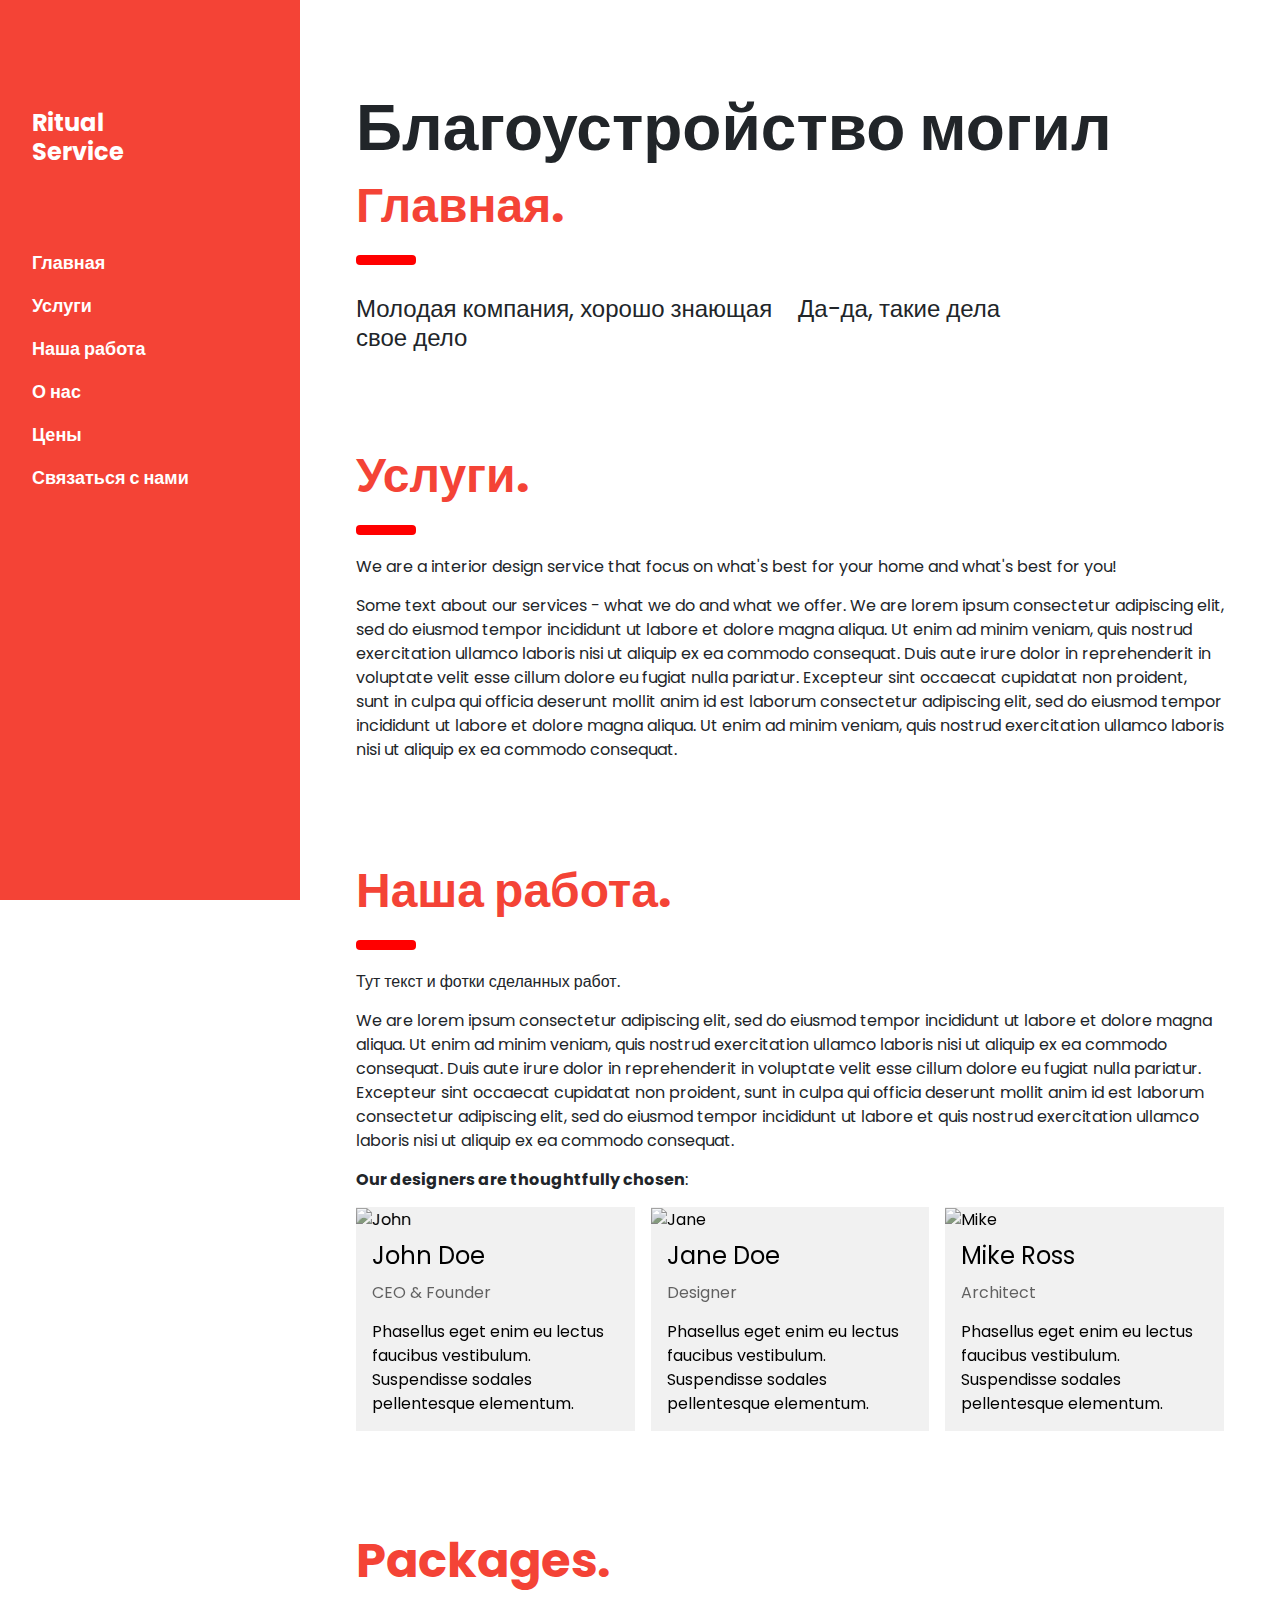
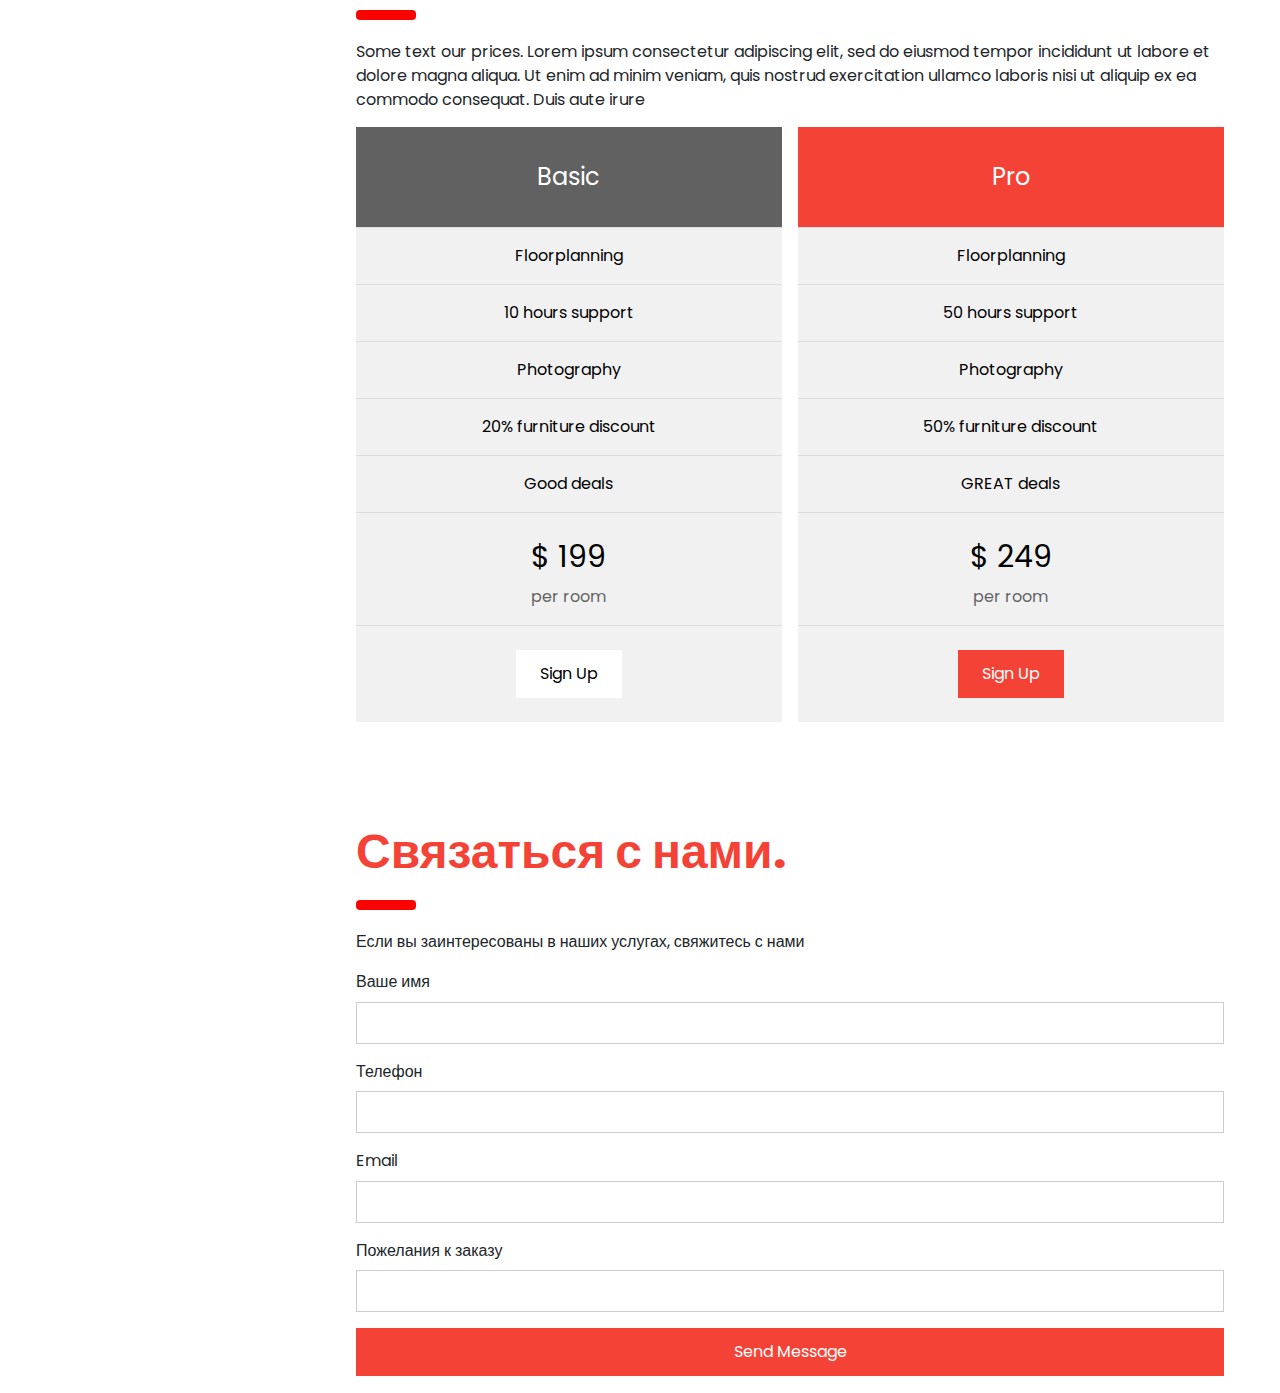
==== src/main/resources/templates/index.html @ 8a8849a7 "ref" ====
<!DOCTYPE html>
<html lang="en" xmlns:th="http://www.thymeleaf.org">
<head>
    <meta charset="UTF-8">
    <title>Welcome</title>
    <link rel="stylesheet" href="https://stackpath.bootstrapcdn.com/bootstrap/4.1.0/css/bootstrap.min.css">
    <meta name="viewport" content="width=device-width, initial-scale=1">
    <link rel="stylesheet" href="https://www.w3schools.com/w3css/4/w3.css">
    <link rel="stylesheet" href="https://fonts.googleapis.com/css?family=Poppins">
    <style>
        body,h1,h2,h3,h4,h5 {font-family: "Poppins", sans-serif}
        body {font-size:16px;}
        .w3-half img{margin-bottom:-6px;margin-top:16px;opacity:0.8;cursor:pointer}
        .w3-half img:hover{opacity:1}
    </style>

</head>
<body>


<!-- Sidebar/menu -->
<nav class="w3-sidebar w3-red w3-collapse w3-top w3-large w3-padding" style="z-index:3;width:300px;font-weight:bold;" id="mySidebar"><br>
    <a href="javascript:void(0)" onclick="w3_close()" class="w3-button w3-hide-large w3-display-topleft" style="width:100%;font-size:22px">Закрыть меню</a>
    <div class="w3-container">
        <h3 class="w3-padding-64"><b>Ritual <br>Service</b></h3>
    </div>
    <div class="w3-bar-block">
        <a href="#" onclick="w3_close()" class="w3-bar-item w3-button w3-hover-white">Главная</a>
        <a href="#showcase" onclick="w3_close()" class="w3-bar-item w3-button w3-hover-white">Услуги</a>
        <a href="#services" onclick="w3_close()" class="w3-bar-item w3-button w3-hover-white">Наша работа</a>
        <a href="#designers" onclick="w3_close()" class="w3-bar-item w3-button w3-hover-white">О нас</a>
        <a href="#packages" onclick="w3_close()" class="w3-bar-item w3-button w3-hover-white">Цены</a>
        <a href="#contact" onclick="w3_close()" class="w3-bar-item w3-button w3-hover-white">Связаться с нами</a>
    </div>
</nav>

<!-- Top menu on small screens -->
<header class="w3-container w3-top w3-hide-large w3-red w3-xlarge w3-padding">
    <a href="javascript:void(0)" class="w3-button w3-red w3-margin-right" onclick="w3_open()">☰</a>
    <span>Ritual Service</span>
</header>

<!-- Overlay effect when opening sidebar on small screens -->
<div class="w3-overlay w3-hide-large" onclick="w3_close()" style="cursor:pointer" title="close side menu" id="myOverlay"></div>

<!-- !PAGE CONTENT! -->
<div class="w3-main" style="margin-left:340px;margin-right:40px">

    <!-- Header -->
    <div class="w3-container" style="margin-top:80px" id="showcase">
        <h2 class="w3-jumbo"><b>Благоустройство могил</b></h2>
        <h1 class="w3-xxxlarge w3-text-red"><b>Главная.</b></h1>
        <hr style="width:50px;border:5px solid red" class="w3-round">
    </div>

    <!-- Photo grid (modal) -->
    <div class="w3-row-padding">
        <div class="w3-half">
            <h3>
                Молодая компания, хорошо знающая свое дело
            </h3>
        </div>

        <div class="w3-half">
            <h3>
                Да-да, такие дела
            </h3>
        </div>
    </div>

    <!-- Modal for full size images on click-->
    <div id="modal01" class="w3-modal w3-black" style="padding-top:0" onclick="this.style.display='none'">
        <span class="w3-button w3-black w3-xxlarge w3-display-topright">×</span>
        <div class="w3-modal-content w3-animate-zoom w3-center w3-transparent w3-padding-64">
            <img id="img01" class="w3-image">
            <p id="caption"></p>
        </div>
    </div>

    <!-- Services -->
    <div class="w3-container" id="services" style="margin-top:75px">
        <h1 class="w3-xxxlarge w3-text-red"><b>Услуги.</b></h1>
        <hr style="width:50px;border:5px solid red" class="w3-round">
        <p>We are a interior design service that focus on what's best for your home and what's best for you!</p>
        <p>Some text about our services - what we do and what we offer. We are lorem ipsum consectetur adipiscing elit, sed do eiusmod tempor incididunt ut labore et dolore magna aliqua. Ut enim ad minim veniam, quis nostrud exercitation ullamco laboris nisi ut aliquip ex ea commodo consequat. Duis aute irure
            dolor in reprehenderit in voluptate velit esse cillum dolore eu fugiat nulla pariatur. Excepteur sint occaecat cupidatat non proident, sunt in culpa qui officia deserunt mollit anim id est laborum consectetur adipiscing elit, sed do eiusmod tempor
            incididunt ut labore et dolore magna aliqua. Ut enim ad minim veniam, quis nostrud exercitation ullamco laboris nisi ut aliquip ex ea commodo consequat.
        </p>
    </div>

    <!-- Designers -->
    <div class="w3-container" id="designers" style="margin-top:75px">
        <h1 class="w3-xxxlarge w3-text-red"><b>Наша работа.</b></h1>
        <hr style="width:50px;border:5px solid red" class="w3-round">
        <p>Тут текст и фотки сделанных работ.</p>
        <p>We are lorem ipsum consectetur adipiscing elit, sed do eiusmod tempor incididunt ut labore et dolore magna aliqua. Ut enim ad minim veniam, quis nostrud exercitation ullamco laboris nisi ut aliquip ex ea commodo consequat. Duis aute irure
            dolor in reprehenderit in voluptate velit esse cillum dolore eu fugiat nulla pariatur. Excepteur sint occaecat cupidatat non proident, sunt in culpa qui officia deserunt mollit anim id est laborum consectetur adipiscing elit, sed do eiusmod tempor
            incididunt ut labore et quis nostrud exercitation ullamco laboris nisi ut aliquip ex ea commodo consequat.
        </p>
        <p><b>Our designers are thoughtfully chosen</b>:</p>
    </div>

    <!-- The Team -->
    <div class="w3-row-padding w3-grayscale">
        <div class="w3-col m4 w3-margin-bottom">
            <div class="w3-light-grey">
                <img src="/w3images/team2.jpg" alt="John" style="width:100%">
                <div class="w3-container">
                    <h3>John Doe</h3>
                    <p class="w3-opacity">CEO & Founder</p>
                    <p>Phasellus eget enim eu lectus faucibus vestibulum. Suspendisse sodales pellentesque elementum.</p>
                </div>
            </div>
        </div>
        <div class="w3-col m4 w3-margin-bottom">
            <div class="w3-light-grey">
                <img src="/w3images/team1.jpg" alt="Jane" style="width:100%">
                <div class="w3-container">
                    <h3>Jane Doe</h3>
                    <p class="w3-opacity">Designer</p>
                    <p>Phasellus eget enim eu lectus faucibus vestibulum. Suspendisse sodales pellentesque elementum.</p>
                </div>
            </div>
        </div>
        <div class="w3-col m4 w3-margin-bottom">
            <div class="w3-light-grey">
                <img src="/w3images/team3.jpg" alt="Mike" style="width:100%">
                <div class="w3-container">
                    <h3>Mike Ross</h3>
                    <p class="w3-opacity">Architect</p>
                    <p>Phasellus eget enim eu lectus faucibus vestibulum. Suspendisse sodales pellentesque elementum.</p>
                </div>
            </div>
        </div>
    </div>

    <!-- Packages / Pricing Tables -->
    <div class="w3-container" id="packages" style="margin-top:75px">
        <h1 class="w3-xxxlarge w3-text-red"><b>Packages.</b></h1>
        <hr style="width:50px;border:5px solid red" class="w3-round">
        <p>Some text our prices. Lorem ipsum consectetur adipiscing elit, sed do eiusmod tempor incididunt ut labore et dolore magna aliqua. Ut enim ad minim veniam, quis nostrud exercitation ullamco laboris nisi ut aliquip ex ea commodo consequat. Duis aute irure</p>
    </div>

    <div class="w3-row-padding">
        <div class="w3-half w3-margin-bottom">
            <ul class="w3-ul w3-light-grey w3-center">
                <li class="w3-dark-grey w3-xlarge w3-padding-32">Basic</li>
                <li class="w3-padding-16">Floorplanning</li>
                <li class="w3-padding-16">10 hours support</li>
                <li class="w3-padding-16">Photography</li>
                <li class="w3-padding-16">20% furniture discount</li>
                <li class="w3-padding-16">Good deals</li>
                <li class="w3-padding-16">
                    <h2>$ 199</h2>
                    <span class="w3-opacity">per room</span>
                </li>
                <li class="w3-light-grey w3-padding-24">
                    <button class="w3-button w3-white w3-padding-large w3-hover-black">Sign Up</button>
                </li>
            </ul>
        </div>

        <div class="w3-half">
            <ul class="w3-ul w3-light-grey w3-center">
                <li class="w3-red w3-xlarge w3-padding-32">Pro</li>
                <li class="w3-padding-16">Floorplanning</li>
                <li class="w3-padding-16">50 hours support</li>
                <li class="w3-padding-16">Photography</li>
                <li class="w3-padding-16">50% furniture discount</li>
                <li class="w3-padding-16">GREAT deals</li>
                <li class="w3-padding-16">
                    <h2>$ 249</h2>
                    <span class="w3-opacity">per room</span>
                </li>
                <li class="w3-light-grey w3-padding-24">
                    <button class="w3-button w3-red w3-padding-large w3-hover-black">Sign Up</button>
                </li>
            </ul>
        </div>
    </div>

    <!-- Contact -->
    <div class="w3-container" id="contact" style="margin-top:75px">
        <h1 class="w3-xxxlarge w3-text-red"><b>Связаться с нами.</b></h1>
        <hr style="width:50px;border:5px solid red" class="w3-round">
        <p>Если вы заинтересованы в наших услугах, свяжитесь с нами</p>
        <form action="/leaveMessage" th:object="${user}" method="post">
            <div class="w3-section">
                <label>Ваше имя</label>
                <input class="w3-input w3-border" th:field="*{username}" type="text" required>
            </div>
            <div class="w3-section">
                <label>Телефон</label>
                <input class="w3-input w3-border" th:field="*{mobilePhone}" required>
            </div>
            <div class="w3-section">
                <label>Email</label>
                <input class="w3-input w3-border" th:field="*{mail}">
            </div>
            <div class="w3-section">
                <label>Пожелания к заказу</label>
                <input class="w3-input w3-border" th:field="*{message}" >
            </div>



            <button type="submit" class="w3-button w3-block w3-padding-large w3-red w3-margin-bottom">Send Message</button>
        </form>
    </div>

    <!-- End page content -->
</div>


<script>
    // Script to open and close sidebar
    function w3_open() {
        document.getElementById("mySidebar").style.display = "block";
        document.getElementById("myOverlay").style.display = "block";
    }

    function w3_close() {
        document.getElementById("mySidebar").style.display = "none";
        document.getElementById("myOverlay").style.display = "none";
    }

    // Modal Image Gallery
    function onClick(element) {
        document.getElementById("img01").src = element.src;
        document.getElementById("modal01").style.display = "block";
        var captionText = document.getElementById("caption");
        captionText.innerHTML = element.alt;
    }
</script>

</body>
</html>
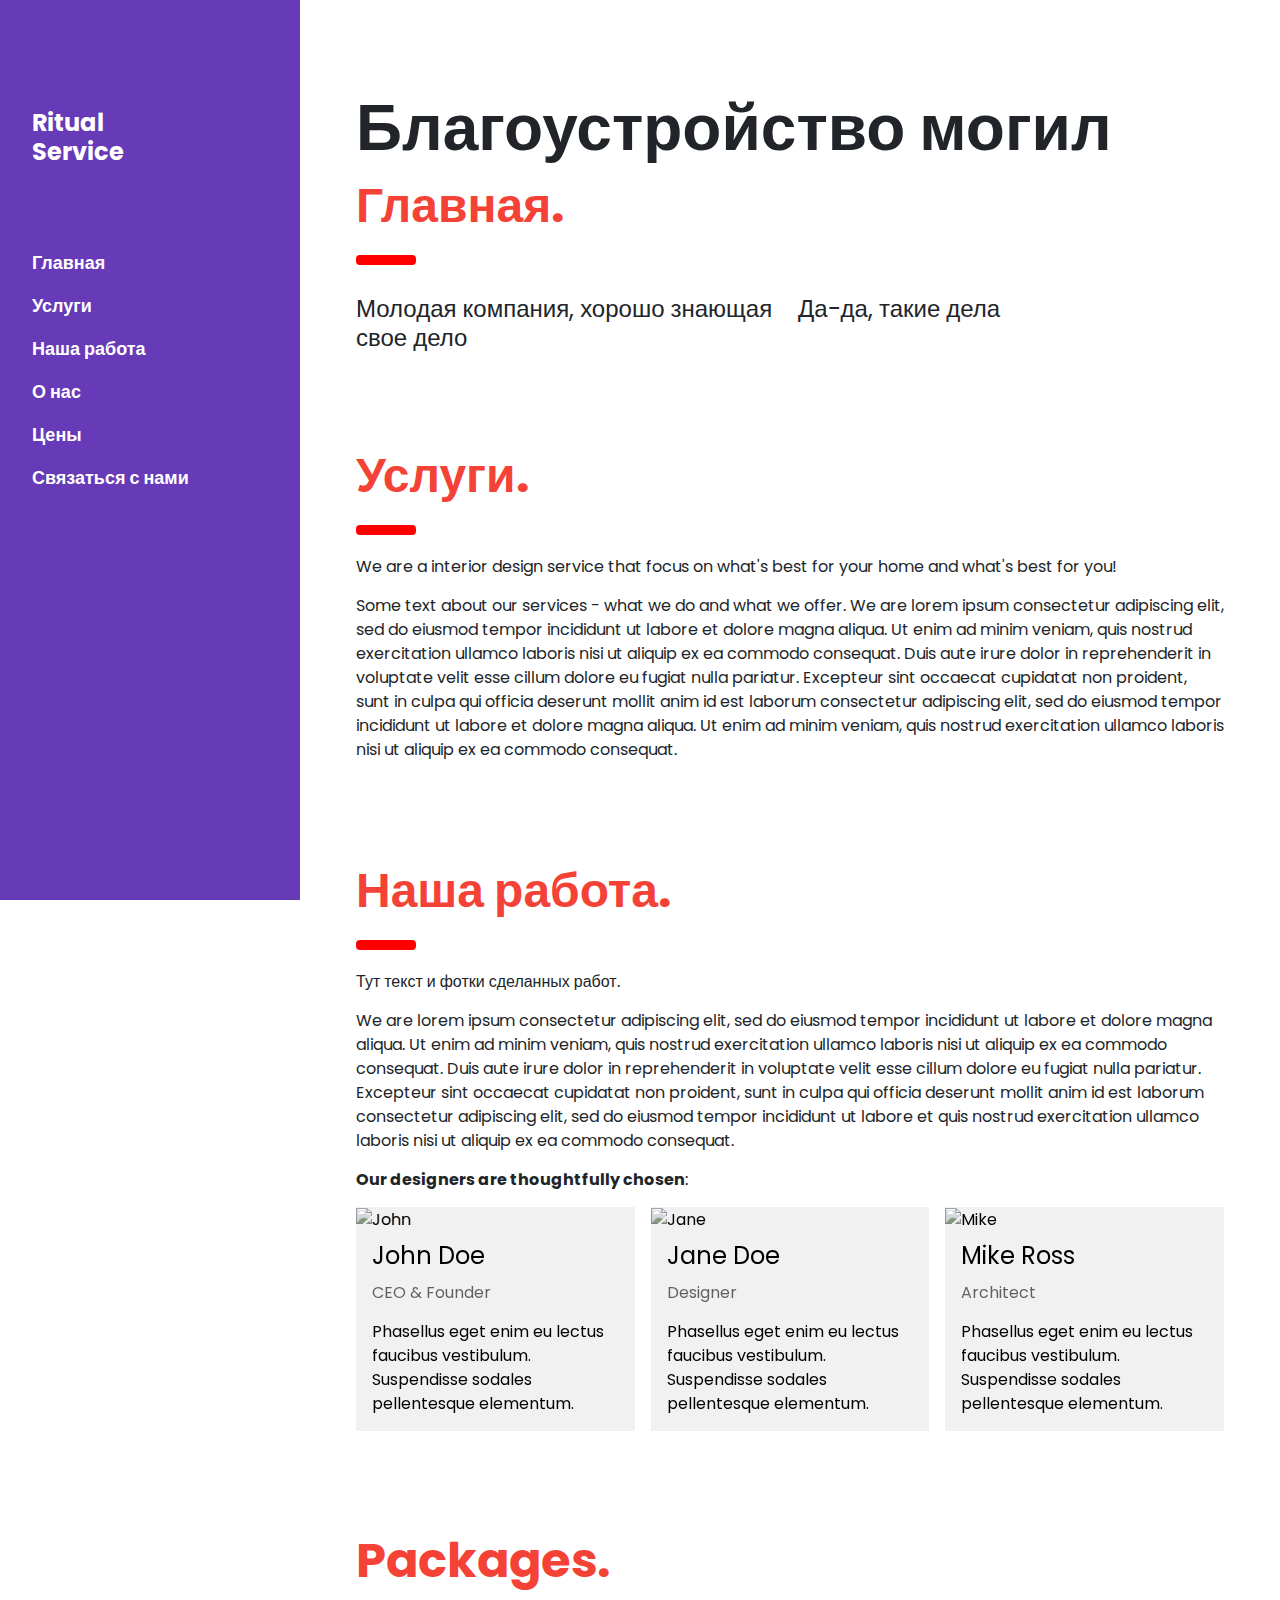
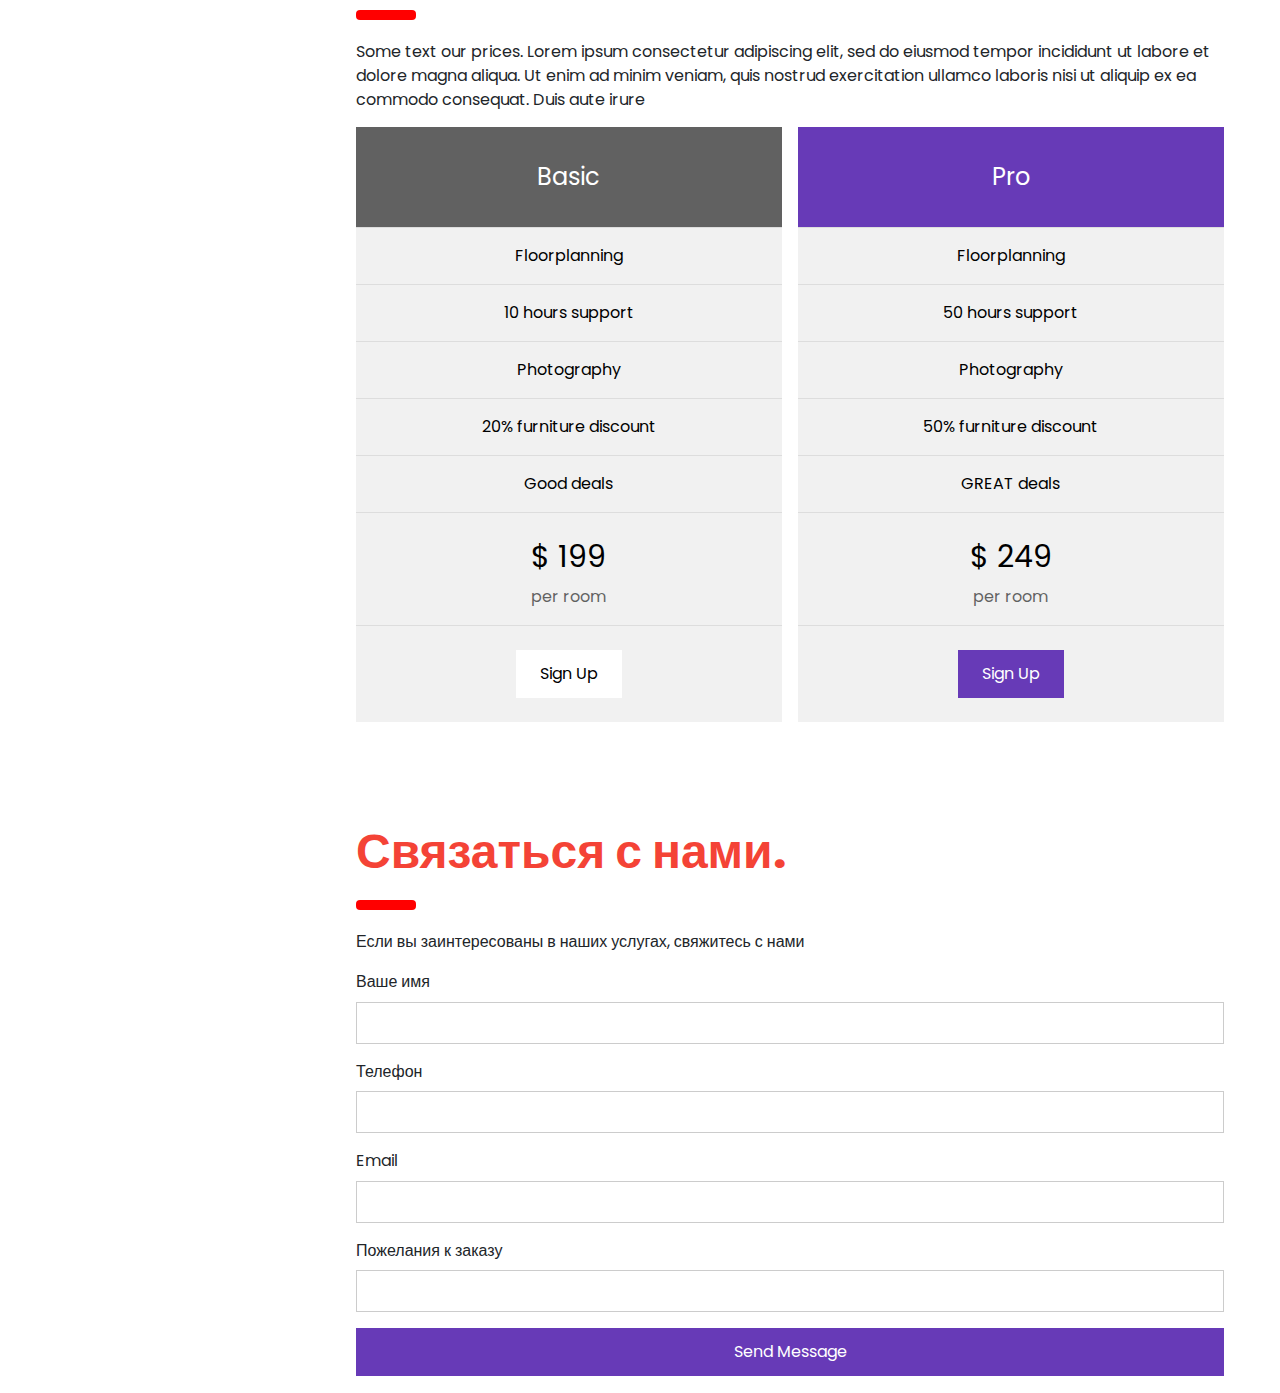
==== commit 66fe9a23: "add some tests" ====
--- a/src/main/resources/templates/index.html
+++ b/src/main/resources/templates/index.html
@@ -18,31 +18,33 @@
 <body>
 
 
-<!-- Sidebar/menu -->
-<nav class="w3-sidebar w3-red w3-collapse w3-top w3-large w3-padding" style="z-index:3;width:300px;font-weight:bold;" id="mySidebar"><br>
-    <a href="javascript:void(0)" onclick="w3_close()" class="w3-button w3-hide-large w3-display-topleft" style="width:100%;font-size:22px">Закрыть меню</a>
-    <div class="w3-container">
-        <h3 class="w3-padding-64"><b>Ritual <br>Service</b></h3>
-    </div>
-    <div class="w3-bar-block">
-        <a href="#" onclick="w3_close()" class="w3-bar-item w3-button w3-hover-white">Главная</a>
-        <a href="#showcase" onclick="w3_close()" class="w3-bar-item w3-button w3-hover-white">Услуги</a>
-        <a href="#services" onclick="w3_close()" class="w3-bar-item w3-button w3-hover-white">Наша работа</a>
-        <a href="#designers" onclick="w3_close()" class="w3-bar-item w3-button w3-hover-white">О нас</a>
-        <a href="#packages" onclick="w3_close()" class="w3-bar-item w3-button w3-hover-white">Цены</a>
-        <a href="#contact" onclick="w3_close()" class="w3-bar-item w3-button w3-hover-white">Связаться с нами</a>
-    </div>
-</nav>
-
-<!-- Top menu on small screens -->
-<header class="w3-container w3-top w3-hide-large w3-red w3-xlarge w3-padding">
-    <a href="javascript:void(0)" class="w3-button w3-red w3-margin-right" onclick="w3_open()">☰</a>
-    <span>Ritual Service</span>
-</header>
-
-<!-- Overlay effect when opening sidebar on small screens -->
-<div class="w3-overlay w3-hide-large" onclick="w3_close()" style="cursor:pointer" title="close side menu" id="myOverlay"></div>
-
+<div th:fragment="navbar">
+    <!-- Sidebar/menu -->
+    <nav class="w3-sidebar w3-deep-purple w3-collapse w3-top w3-large w3-padding" style="z-index:3;width:300px;font-weight:bold;" id="mySidebar"><br>
+        <a href="javascript:void(0)" onclick="w3_close()" class="w3-button w3-hide-large w3-display-topleft" style="width:100%;font-size:22px">Закрыть меню</a>
+        <div class="w3-container">
+            <h3 class="w3-padding-64"><b>Ritual <br>Service</b></h3>
+        </div>
+        <div class="w3-bar-block">
+            <a href="#" onclick="w3_close()" class="w3-bar-item w3-button w3-hover-white">Главная</a>
+            <a href="#showcase" onclick="w3_close()" class="w3-bar-item w3-button w3-hover-white">Услуги</a>
+            <a href="#services" onclick="w3_close()" class="w3-bar-item w3-button w3-hover-white">Наша работа</a>
+            <a href="#designers" onclick="w3_close()" class="w3-bar-item w3-button w3-hover-white">О нас</a>
+            <a href="#packages" onclick="w3_close()" class="w3-bar-item w3-button w3-hover-white">Цены</a>
+            <a href="#contact" onclick="w3_close()" class="w3-bar-item w3-button w3-hover-white">Связаться с нами</a>
+        </div>
+    </nav>
+
+    <!-- Top menu on small screens -->
+    <header class="w3-container w3-top w3-hide-large w3-deep-purple w3-xlarge w3-padding">
+        <a href="javascript:void(0)" class="w3-button w3-deep-purple w3-margin-right" onclick="w3_open()">☰</a>
+        <span>Ritual Service</span>
+    </header>
+
+    <!-- Overlay effect when opening sidebar on small screens -->
+    <div class="w3-overlay w3-hide-large" onclick="w3_close()" style="cursor:pointer" title="close side menu" id="myOverlay"></div>
+
+</div>
 <!-- !PAGE CONTENT! -->
 <div class="w3-main" style="margin-left:340px;margin-right:40px">
 
@@ -162,7 +164,7 @@
 
         <div class="w3-half">
             <ul class="w3-ul w3-light-grey w3-center">
-                <li class="w3-red w3-xlarge w3-padding-32">Pro</li>
+                <li class="w3-deep-purple w3-xlarge w3-padding-32">Pro</li>
                 <li class="w3-padding-16">Floorplanning</li>
                 <li class="w3-padding-16">50 hours support</li>
                 <li class="w3-padding-16">Photography</li>
@@ -173,7 +175,7 @@
                     <span class="w3-opacity">per room</span>
                 </li>
                 <li class="w3-light-grey w3-padding-24">
-                    <button class="w3-button w3-red w3-padding-large w3-hover-black">Sign Up</button>
+                    <button class="w3-button w3-deep-purple w3-padding-large w3-hover-black">Sign Up</button>
                 </li>
             </ul>
         </div>
@@ -204,7 +206,7 @@
 
 
 
-            <button type="submit" class="w3-button w3-block w3-padding-large w3-red w3-margin-bottom">Send Message</button>
+            <button type="submit" class="w3-button w3-block w3-padding-large w3-deep-purple w3-margin-bottom">Send Message</button>
         </form>
     </div>
 
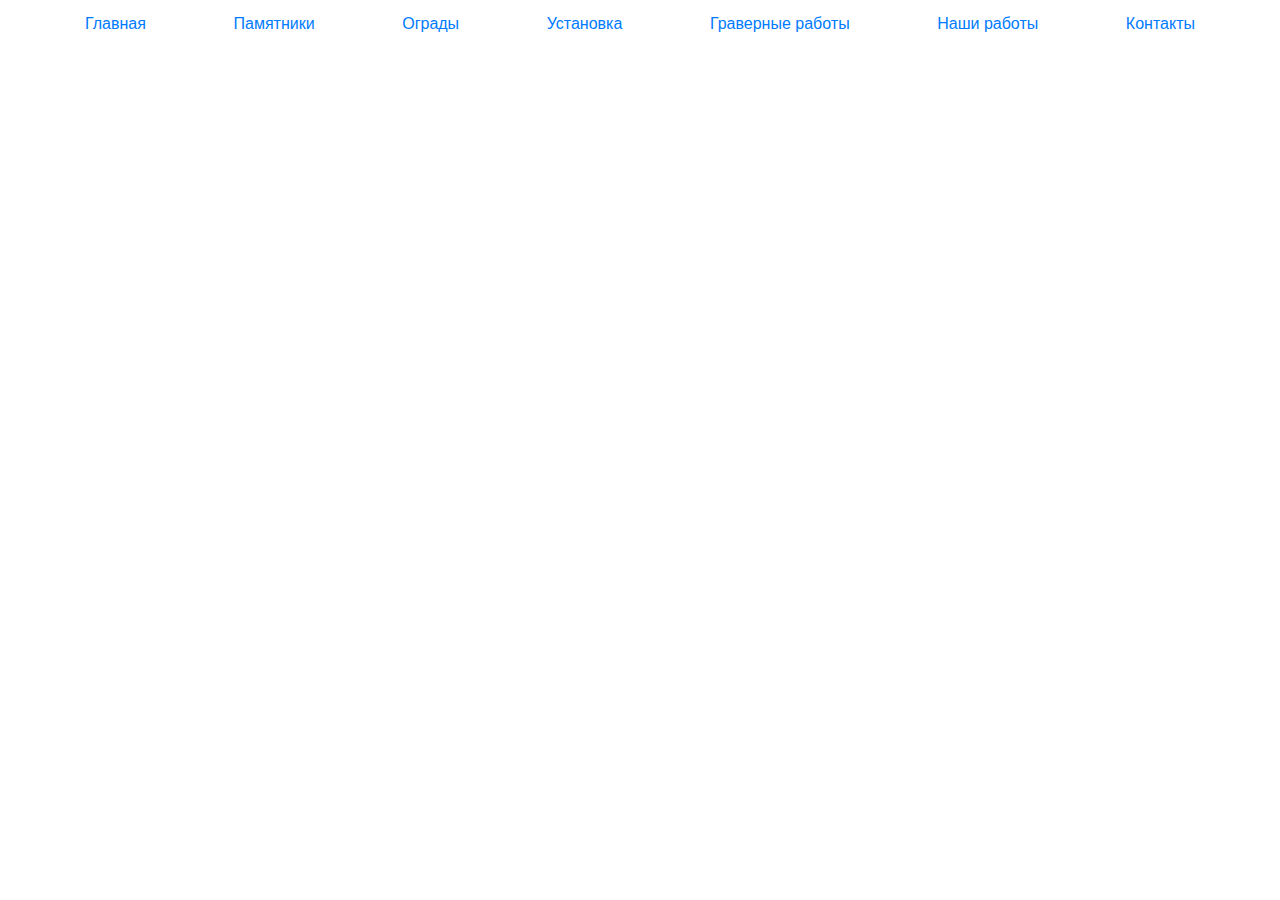
==== commit eef74d39: "add new entity and repo" ====
--- a/src/main/resources/templates/index.html
+++ b/src/main/resources/templates/index.html
@@ -3,237 +3,73 @@
 <head>
     <meta charset="UTF-8">
     <title>Welcome</title>
-    <link rel="stylesheet" href="https://stackpath.bootstrapcdn.com/bootstrap/4.1.0/css/bootstrap.min.css">
-    <meta name="viewport" content="width=device-width, initial-scale=1">
-    <link rel="stylesheet" href="https://www.w3schools.com/w3css/4/w3.css">
-    <link rel="stylesheet" href="https://fonts.googleapis.com/css?family=Poppins">
-    <style>
-        body,h1,h2,h3,h4,h5 {font-family: "Poppins", sans-serif}
-        body {font-size:16px;}
-        .w3-half img{margin-bottom:-6px;margin-top:16px;opacity:0.8;cursor:pointer}
-        .w3-half img:hover{opacity:1}
-    </style>
+    <link rel="stylesheet" href="https://stackpath.bootstrapcdn.com/bootstrap/4.1.2/css/bootstrap.min.css"/>
+    <script src="https://code.jquery.com/jquery-3.3.1.slim.min.js"></script>
+    <script src="https://cdnjs.cloudflare.com/ajax/libs/popper.js/1.14.3/umd/popper.min.js"></script>
+    <script src="https://stackpath.bootstrapcdn.com/bootstrap/4.1.2/js/bootstrap.min.js"></script>
+    <link rel="stylesheet" th:href="@{/resources/css/index.css}" />
+
+
 
 </head>
 <body>
 
-
-<div th:fragment="navbar">
-    <!-- Sidebar/menu -->
-    <nav class="w3-sidebar w3-deep-purple w3-collapse w3-top w3-large w3-padding" style="z-index:3;width:300px;font-weight:bold;" id="mySidebar"><br>
-        <a href="javascript:void(0)" onclick="w3_close()" class="w3-button w3-hide-large w3-display-topleft" style="width:100%;font-size:22px">Закрыть меню</a>
-        <div class="w3-container">
-            <h3 class="w3-padding-64"><b>Ritual <br>Service</b></h3>
-        </div>
-        <div class="w3-bar-block">
-            <a href="#" onclick="w3_close()" class="w3-bar-item w3-button w3-hover-white">Главная</a>
-            <a href="#showcase" onclick="w3_close()" class="w3-bar-item w3-button w3-hover-white">Услуги</a>
-            <a href="#services" onclick="w3_close()" class="w3-bar-item w3-button w3-hover-white">Наша работа</a>
-            <a href="#designers" onclick="w3_close()" class="w3-bar-item w3-button w3-hover-white">О нас</a>
-            <a href="#packages" onclick="w3_close()" class="w3-bar-item w3-button w3-hover-white">Цены</a>
-            <a href="#contact" onclick="w3_close()" class="w3-bar-item w3-button w3-hover-white">Связаться с нами</a>
-        </div>
-    </nav>
-
-    <!-- Top menu on small screens -->
-    <header class="w3-container w3-top w3-hide-large w3-deep-purple w3-xlarge w3-padding">
-        <a href="javascript:void(0)" class="w3-button w3-deep-purple w3-margin-right" onclick="w3_open()">☰</a>
-        <span>Ritual Service</span>
-    </header>
-
-    <!-- Overlay effect when opening sidebar on small screens -->
-    <div class="w3-overlay w3-hide-large" onclick="w3_close()" style="cursor:pointer" title="close side menu" id="myOverlay"></div>
-
-</div>
-<!-- !PAGE CONTENT! -->
-<div class="w3-main" style="margin-left:340px;margin-right:40px">
-
-    <!-- Header -->
-    <div class="w3-container" style="margin-top:80px" id="showcase">
-        <h2 class="w3-jumbo"><b>Благоустройство могил</b></h2>
-        <h1 class="w3-xxxlarge w3-text-red"><b>Главная.</b></h1>
-        <hr style="width:50px;border:5px solid red" class="w3-round">
+<nav th:fragment="navbar" class="site-header sticky-top py-1 black-back">
+    <div class="container d-flex flex-column flex-md-row justify-content-between">
+        <!--<a class="py-2 navText" href="#">-->
+            <!--<svg xmlns="http://www.w3.org/2000/svg" width="24" height="24" viewBox="0 0 24 24" fill="none" stroke="currentColor" stroke-width="2" stroke-linecap="round" stroke-linejoin="round" class="d-block mx-auto"><circle cx="12" cy="12" r="10"></circle><line x1="14.31" y1="8" x2="20.05" y2="17.94"></line><line x1="9.69" y1="8" x2="21.17" y2="8"></line><line x1="7.38" y1="12" x2="13.12" y2="2.06"></line><line x1="9.69" y1="16" x2="3.95" y2="6.06"></line><line x1="14.31" y1="16" x2="2.83" y2="16"></line><line x1="16.62" y1="12" x2="10.88" y2="21.94"></line></svg>-->
+        <!--</a>-->
+        <a class="py-2 d-none d-md-inline-block navText" href="#">Главная</a>
+        <a class="py-2 d-none d-md-inline-block navText" href="#">Памятники</a>
+        <a class="py-2 d-none d-md-inline-block navText" href="#">Ограды</a>
+        <a class="py-2 d-none d-md-inline-block navText" href="#">Установка</a>
+        <a class="py-2 d-none d-md-inline-block navText" href="#">Граверные работы</a>
+        <a class="py-2 d-none d-md-inline-block navText" href="#">Наши работы</a>
+        <a class="py-2 d-none d-md-inline-block navText" href="#">Контакты</a>
     </div>
-
-    <!-- Photo grid (modal) -->
-    <div class="w3-row-padding">
-        <div class="w3-half">
-            <h3>
-                Молодая компания, хорошо знающая свое дело
-            </h3>
-        </div>
-
-        <div class="w3-half">
-            <h3>
-                Да-да, такие дела
-            </h3>
-        </div>
-    </div>
-
-    <!-- Modal for full size images on click-->
-    <div id="modal01" class="w3-modal w3-black" style="padding-top:0" onclick="this.style.display='none'">
-        <span class="w3-button w3-black w3-xxlarge w3-display-topright">×</span>
-        <div class="w3-modal-content w3-animate-zoom w3-center w3-transparent w3-padding-64">
-            <img id="img01" class="w3-image">
-            <p id="caption"></p>
-        </div>
-    </div>
-
-    <!-- Services -->
-    <div class="w3-container" id="services" style="margin-top:75px">
-        <h1 class="w3-xxxlarge w3-text-red"><b>Услуги.</b></h1>
-        <hr style="width:50px;border:5px solid red" class="w3-round">
-        <p>We are a interior design service that focus on what's best for your home and what's best for you!</p>
-        <p>Some text about our services - what we do and what we offer. We are lorem ipsum consectetur adipiscing elit, sed do eiusmod tempor incididunt ut labore et dolore magna aliqua. Ut enim ad minim veniam, quis nostrud exercitation ullamco laboris nisi ut aliquip ex ea commodo consequat. Duis aute irure
-            dolor in reprehenderit in voluptate velit esse cillum dolore eu fugiat nulla pariatur. Excepteur sint occaecat cupidatat non proident, sunt in culpa qui officia deserunt mollit anim id est laborum consectetur adipiscing elit, sed do eiusmod tempor
-            incididunt ut labore et dolore magna aliqua. Ut enim ad minim veniam, quis nostrud exercitation ullamco laboris nisi ut aliquip ex ea commodo consequat.
-        </p>
-    </div>
-
-    <!-- Designers -->
-    <div class="w3-container" id="designers" style="margin-top:75px">
-        <h1 class="w3-xxxlarge w3-text-red"><b>Наша работа.</b></h1>
-        <hr style="width:50px;border:5px solid red" class="w3-round">
-        <p>Тут текст и фотки сделанных работ.</p>
-        <p>We are lorem ipsum consectetur adipiscing elit, sed do eiusmod tempor incididunt ut labore et dolore magna aliqua. Ut enim ad minim veniam, quis nostrud exercitation ullamco laboris nisi ut aliquip ex ea commodo consequat. Duis aute irure
-            dolor in reprehenderit in voluptate velit esse cillum dolore eu fugiat nulla pariatur. Excepteur sint occaecat cupidatat non proident, sunt in culpa qui officia deserunt mollit anim id est laborum consectetur adipiscing elit, sed do eiusmod tempor
-            incididunt ut labore et quis nostrud exercitation ullamco laboris nisi ut aliquip ex ea commodo consequat.
-        </p>
-        <p><b>Our designers are thoughtfully chosen</b>:</p>
-    </div>
-
-    <!-- The Team -->
-    <div class="w3-row-padding w3-grayscale">
-        <div class="w3-col m4 w3-margin-bottom">
-            <div class="w3-light-grey">
-                <img src="/w3images/team2.jpg" alt="John" style="width:100%">
-                <div class="w3-container">
-                    <h3>John Doe</h3>
-                    <p class="w3-opacity">CEO & Founder</p>
-                    <p>Phasellus eget enim eu lectus faucibus vestibulum. Suspendisse sodales pellentesque elementum.</p>
-                </div>
-            </div>
-        </div>
-        <div class="w3-col m4 w3-margin-bottom">
-            <div class="w3-light-grey">
-                <img src="/w3images/team1.jpg" alt="Jane" style="width:100%">
-                <div class="w3-container">
-                    <h3>Jane Doe</h3>
-                    <p class="w3-opacity">Designer</p>
-                    <p>Phasellus eget enim eu lectus faucibus vestibulum. Suspendisse sodales pellentesque elementum.</p>
-                </div>
-            </div>
-        </div>
-        <div class="w3-col m4 w3-margin-bottom">
-            <div class="w3-light-grey">
-                <img src="/w3images/team3.jpg" alt="Mike" style="width:100%">
-                <div class="w3-container">
-                    <h3>Mike Ross</h3>
-                    <p class="w3-opacity">Architect</p>
-                    <p>Phasellus eget enim eu lectus faucibus vestibulum. Suspendisse sodales pellentesque elementum.</p>
-                </div>
-            </div>
-        </div>
-    </div>
-
-    <!-- Packages / Pricing Tables -->
-    <div class="w3-container" id="packages" style="margin-top:75px">
-        <h1 class="w3-xxxlarge w3-text-red"><b>Packages.</b></h1>
-        <hr style="width:50px;border:5px solid red" class="w3-round">
-        <p>Some text our prices. Lorem ipsum consectetur adipiscing elit, sed do eiusmod tempor incididunt ut labore et dolore magna aliqua. Ut enim ad minim veniam, quis nostrud exercitation ullamco laboris nisi ut aliquip ex ea commodo consequat. Duis aute irure</p>
-    </div>
-
-    <div class="w3-row-padding">
-        <div class="w3-half w3-margin-bottom">
-            <ul class="w3-ul w3-light-grey w3-center">
-                <li class="w3-dark-grey w3-xlarge w3-padding-32">Basic</li>
-                <li class="w3-padding-16">Floorplanning</li>
-                <li class="w3-padding-16">10 hours support</li>
-                <li class="w3-padding-16">Photography</li>
-                <li class="w3-padding-16">20% furniture discount</li>
-                <li class="w3-padding-16">Good deals</li>
-                <li class="w3-padding-16">
-                    <h2>$ 199</h2>
-                    <span class="w3-opacity">per room</span>
-                </li>
-                <li class="w3-light-grey w3-padding-24">
-                    <button class="w3-button w3-white w3-padding-large w3-hover-black">Sign Up</button>
-                </li>
-            </ul>
-        </div>
-
-        <div class="w3-half">
-            <ul class="w3-ul w3-light-grey w3-center">
-                <li class="w3-deep-purple w3-xlarge w3-padding-32">Pro</li>
-                <li class="w3-padding-16">Floorplanning</li>
-                <li class="w3-padding-16">50 hours support</li>
-                <li class="w3-padding-16">Photography</li>
-                <li class="w3-padding-16">50% furniture discount</li>
-                <li class="w3-padding-16">GREAT deals</li>
-                <li class="w3-padding-16">
-                    <h2>$ 249</h2>
-                    <span class="w3-opacity">per room</span>
-                </li>
-                <li class="w3-light-grey w3-padding-24">
-                    <button class="w3-button w3-deep-purple w3-padding-large w3-hover-black">Sign Up</button>
-                </li>
-            </ul>
-        </div>
-    </div>
-
-    <!-- Contact -->
-    <div class="w3-container" id="contact" style="margin-top:75px">
-        <h1 class="w3-xxxlarge w3-text-red"><b>Связаться с нами.</b></h1>
-        <hr style="width:50px;border:5px solid red" class="w3-round">
-        <p>Если вы заинтересованы в наших услугах, свяжитесь с нами</p>
-        <form action="/leaveMessage" th:object="${user}" method="post">
-            <div class="w3-section">
-                <label>Ваше имя</label>
-                <input class="w3-input w3-border" th:field="*{username}" type="text" required>
-            </div>
-            <div class="w3-section">
-                <label>Телефон</label>
-                <input class="w3-input w3-border" th:field="*{mobilePhone}" required>
-            </div>
-            <div class="w3-section">
-                <label>Email</label>
-                <input class="w3-input w3-border" th:field="*{mail}">
-            </div>
-            <div class="w3-section">
-                <label>Пожелания к заказу</label>
-                <input class="w3-input w3-border" th:field="*{message}" >
-            </div>
+</nav>
 
 
 
-            <button type="submit" class="w3-button w3-block w3-padding-large w3-deep-purple w3-margin-bottom">Send Message</button>
-        </form>
-    </div>
-
-    <!-- End page content -->
-</div>
 
 
-<script>
-    // Script to open and close sidebar
-    function w3_open() {
-        document.getElementById("mySidebar").style.display = "block";
-        document.getElementById("myOverlay").style.display = "block";
-    }
 
-    function w3_close() {
-        document.getElementById("mySidebar").style.display = "none";
-        document.getElementById("myOverlay").style.display = "none";
-    }
 
-    // Modal Image Gallery
-    function onClick(element) {
-        document.getElementById("img01").src = element.src;
-        document.getElementById("modal01").style.display = "block";
-        var captionText = document.getElementById("caption");
-        captionText.innerHTML = element.alt;
-    }
-</script>
+
+
+
+
+
+
+
+    <!-- Contact -->
+    <!--<div class="w3-container" id="contact" style="margin-top:75px">-->
+        <!--<h1 class="w3-xxxlarge w3-text-indigo"><b>Связаться с нами.</b></h1>-->
+        <!--<hr style="width:50px;border:5px solid indigo" class="w3-round">-->
+        <!--<p>Если вы заинтересованы в наших услугах, свяжитесь с нами</p>-->
+        <!--<form action="/leaveMessage" th:object="${user}" method="post">-->
+            <!--<div class="w3-section">-->
+                <!--<label>Ваше имя</label>-->
+                <!--<input class="w3-input w3-border" th:field="*{username}" type="text" requiindigo>-->
+            <!--</div>-->
+            <!--<div class="w3-section">-->
+                <!--<label>Телефон</label>-->
+                <!--<input class="w3-input w3-border" th:field="*{mobilePhone}" requiindigo>-->
+            <!--</div>-->
+            <!--<div class="w3-section">-->
+                <!--<label>Email</label>-->
+                <!--<input class="w3-input w3-border" th:field="*{mail}">-->
+            <!--</div>-->
+            <!--<div class="w3-section">-->
+                <!--<label>Пожелания к заказу</label>-->
+                <!--<input class="w3-input w3-border" th:field="*{message}" >-->
+            <!--</div>-->
+
+
+
+            <!--<button type="submit" class="w3-button w3-block w3-padding-large w3-indigo w3-margin-bottom">Send Message</button>-->
+        <!--</form>-->
+    <!--</div>-->
 
 </body>
 </html>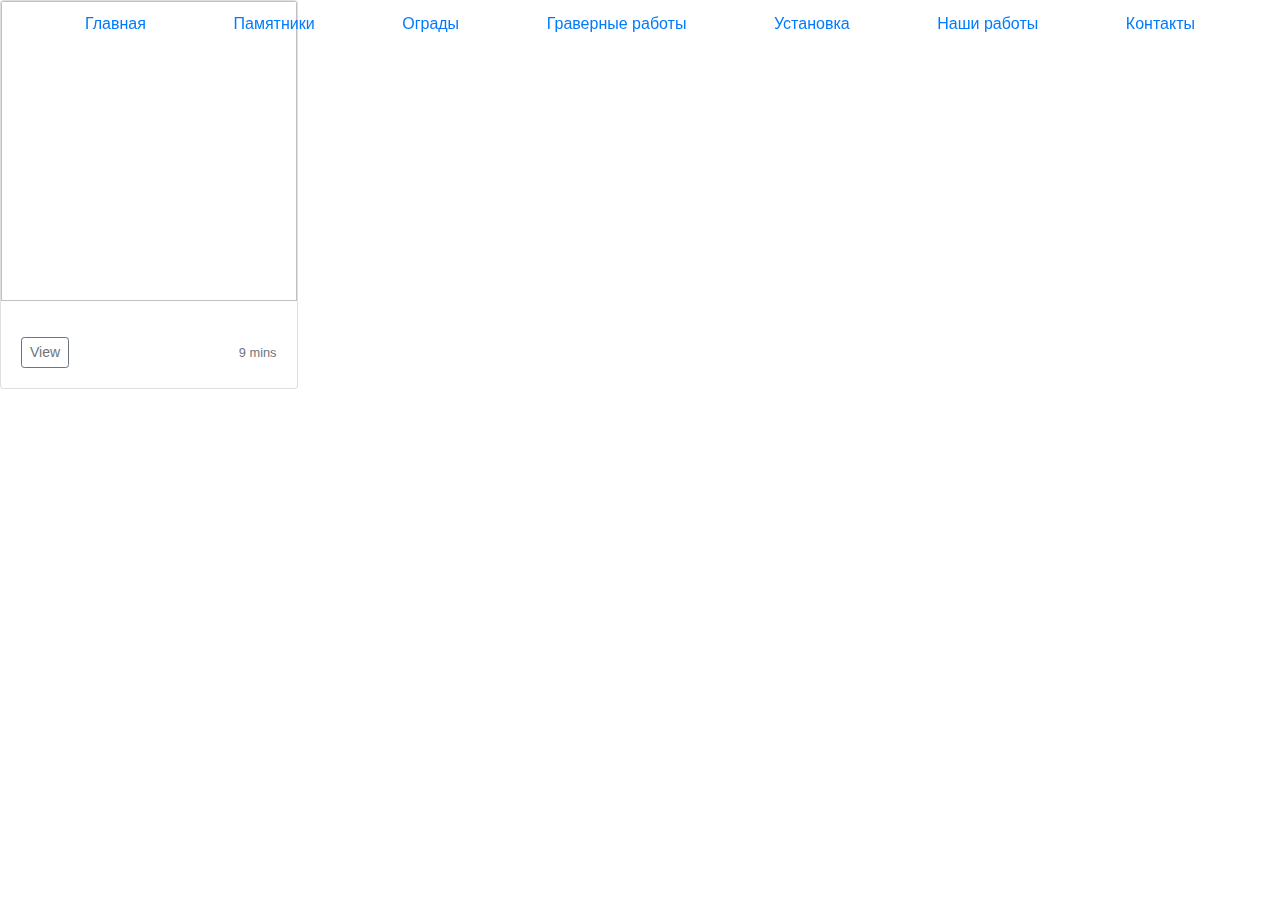
==== commit 3118aed5: "ref views" ====
--- a/src/main/resources/templates/index.html
+++ b/src/main/resources/templates/index.html
@@ -7,69 +7,65 @@
     <script src="https://code.jquery.com/jquery-3.3.1.slim.min.js"></script>
     <script src="https://cdnjs.cloudflare.com/ajax/libs/popper.js/1.14.3/umd/popper.min.js"></script>
     <script src="https://stackpath.bootstrapcdn.com/bootstrap/4.1.2/js/bootstrap.min.js"></script>
-    <link rel="stylesheet" th:href="@{/resources/css/index.css}" />
-
+    <link rel="stylesheet" th:href="@{/resources/css/index.css}"/>
 
 
 </head>
 <body>
 
-<nav th:fragment="navbar" class="site-header sticky-top py-1 black-back">
-    <div class="container d-flex flex-column flex-md-row justify-content-between">
-        <!--<a class="py-2 navText" href="#">-->
-            <!--<svg xmlns="http://www.w3.org/2000/svg" width="24" height="24" viewBox="0 0 24 24" fill="none" stroke="currentColor" stroke-width="2" stroke-linecap="round" stroke-linejoin="round" class="d-block mx-auto"><circle cx="12" cy="12" r="10"></circle><line x1="14.31" y1="8" x2="20.05" y2="17.94"></line><line x1="9.69" y1="8" x2="21.17" y2="8"></line><line x1="7.38" y1="12" x2="13.12" y2="2.06"></line><line x1="9.69" y1="16" x2="3.95" y2="6.06"></line><line x1="14.31" y1="16" x2="2.83" y2="16"></line><line x1="16.62" y1="12" x2="10.88" y2="21.94"></line></svg>-->
-        <!--</a>-->
-        <a class="py-2 d-none d-md-inline-block navText" href="#">Главная</a>
-        <a class="py-2 d-none d-md-inline-block navText" href="#">Памятники</a>
-        <a class="py-2 d-none d-md-inline-block navText" href="#">Ограды</a>
-        <a class="py-2 d-none d-md-inline-block navText" href="#">Установка</a>
-        <a class="py-2 d-none d-md-inline-block navText" href="#">Граверные работы</a>
-        <a class="py-2 d-none d-md-inline-block navText" href="#">Наши работы</a>
-        <a class="py-2 d-none d-md-inline-block navText" href="#">Контакты</a>
-    </div>
-</nav>
+<div th:fragment="navbar">
 
 
 
+    <!--position: fixed; /* Set the navbar to fixed position */-->
+    <!--top: 0; /* Position the navbar at the top of the page */-->
+    <!--width: 100%; /* Full width */-->
+    <nav class="site-header sticky-top py-1 black-back" style="position: fixed; top: 0;width: 100%">
+        <div class="container d-flex flex-column flex-md-row justify-content-between">
+            <a class="py-2 d-none d-md-inline-block navText" href="/">Главная</a>
+            <a class="py-2 d-none d-md-inline-block navText" href="/monuments">Памятники</a>
+            <a class="py-2 d-none d-md-inline-block navText" href="/fences">Ограды</a>
+            <a class="py-2 d-none d-md-inline-block navText" href="/engravings">Граверные работы</a>
+            <a class="py-2 d-none d-md-inline-block navText" href="#">Установка</a>
+            <a class="py-2 d-none d-md-inline-block navText" href="#">Наши работы</a>
+            <a class="py-2 d-none d-md-inline-block navText" href="/contacts">Контакты</a>
+        </div>
+    </nav>
+</div>
+
+<!--<div th:each="product : ${products}" class="card rounded-block" style="width:400px">-->
+    <!--<img class="card-img-top" th:src="${product.pathToPic}" alt="Card image">-->
+    <!--<div class="card-body">-->
+        <!--<h4 class="card-title" th:text="${product.name}"></h4>-->
+        <!--<p class="card-text" th:text="${product.description}"></p>-->
+        <!--<a href="#" class="btn btn-primary">Подробнее</a>-->
+    <!--</div>-->
+<!--</div>-->
 
 
+<div class="row">
+    <div class="col-sm-6 col-md-4 col-lg-3" th:each="product : ${products}">
+        <div class="card mb-4 box-shadow" >
+            <img class="card-img-top" th:src="${product.pathToPic}" height="300" width="300">
+            <div class="card-body">
+                <p class="card-text" th:text="${product.name}"></p>
+                <div class="d-flex justify-content-between align-items-center">
+                    <div class="btn-group">
+                        <button th:href="'/product/' + ${product.id}" type="button" class="btn btn-sm btn-outline-secondary">View</button>
+                        <!--<button type="button" class="btn btn-sm btn-outline-secondary">Edit</button>-->
+                    </div>
+                    <small class="text-muted">9 mins</small>
+                </div>
+            </div>
+        </div>
+
+    </div>
+
+</div>
 
 
+<!-- Contact -->
 
-
-
-
-
-
-
-    <!-- Contact -->
-    <!--<div class="w3-container" id="contact" style="margin-top:75px">-->
-        <!--<h1 class="w3-xxxlarge w3-text-indigo"><b>Связаться с нами.</b></h1>-->
-        <!--<hr style="width:50px;border:5px solid indigo" class="w3-round">-->
-        <!--<p>Если вы заинтересованы в наших услугах, свяжитесь с нами</p>-->
-        <!--<form action="/leaveMessage" th:object="${user}" method="post">-->
-            <!--<div class="w3-section">-->
-                <!--<label>Ваше имя</label>-->
-                <!--<input class="w3-input w3-border" th:field="*{username}" type="text" requiindigo>-->
-            <!--</div>-->
-            <!--<div class="w3-section">-->
-                <!--<label>Телефон</label>-->
-                <!--<input class="w3-input w3-border" th:field="*{mobilePhone}" requiindigo>-->
-            <!--</div>-->
-            <!--<div class="w3-section">-->
-                <!--<label>Email</label>-->
-                <!--<input class="w3-input w3-border" th:field="*{mail}">-->
-            <!--</div>-->
-            <!--<div class="w3-section">-->
-                <!--<label>Пожелания к заказу</label>-->
-                <!--<input class="w3-input w3-border" th:field="*{message}" >-->
-            <!--</div>-->
-
-
-
-            <!--<button type="submit" class="w3-button w3-block w3-padding-large w3-indigo w3-margin-bottom">Send Message</button>-->
-        <!--</form>-->
-    <!--</div>-->
 
 </body>
 </html>